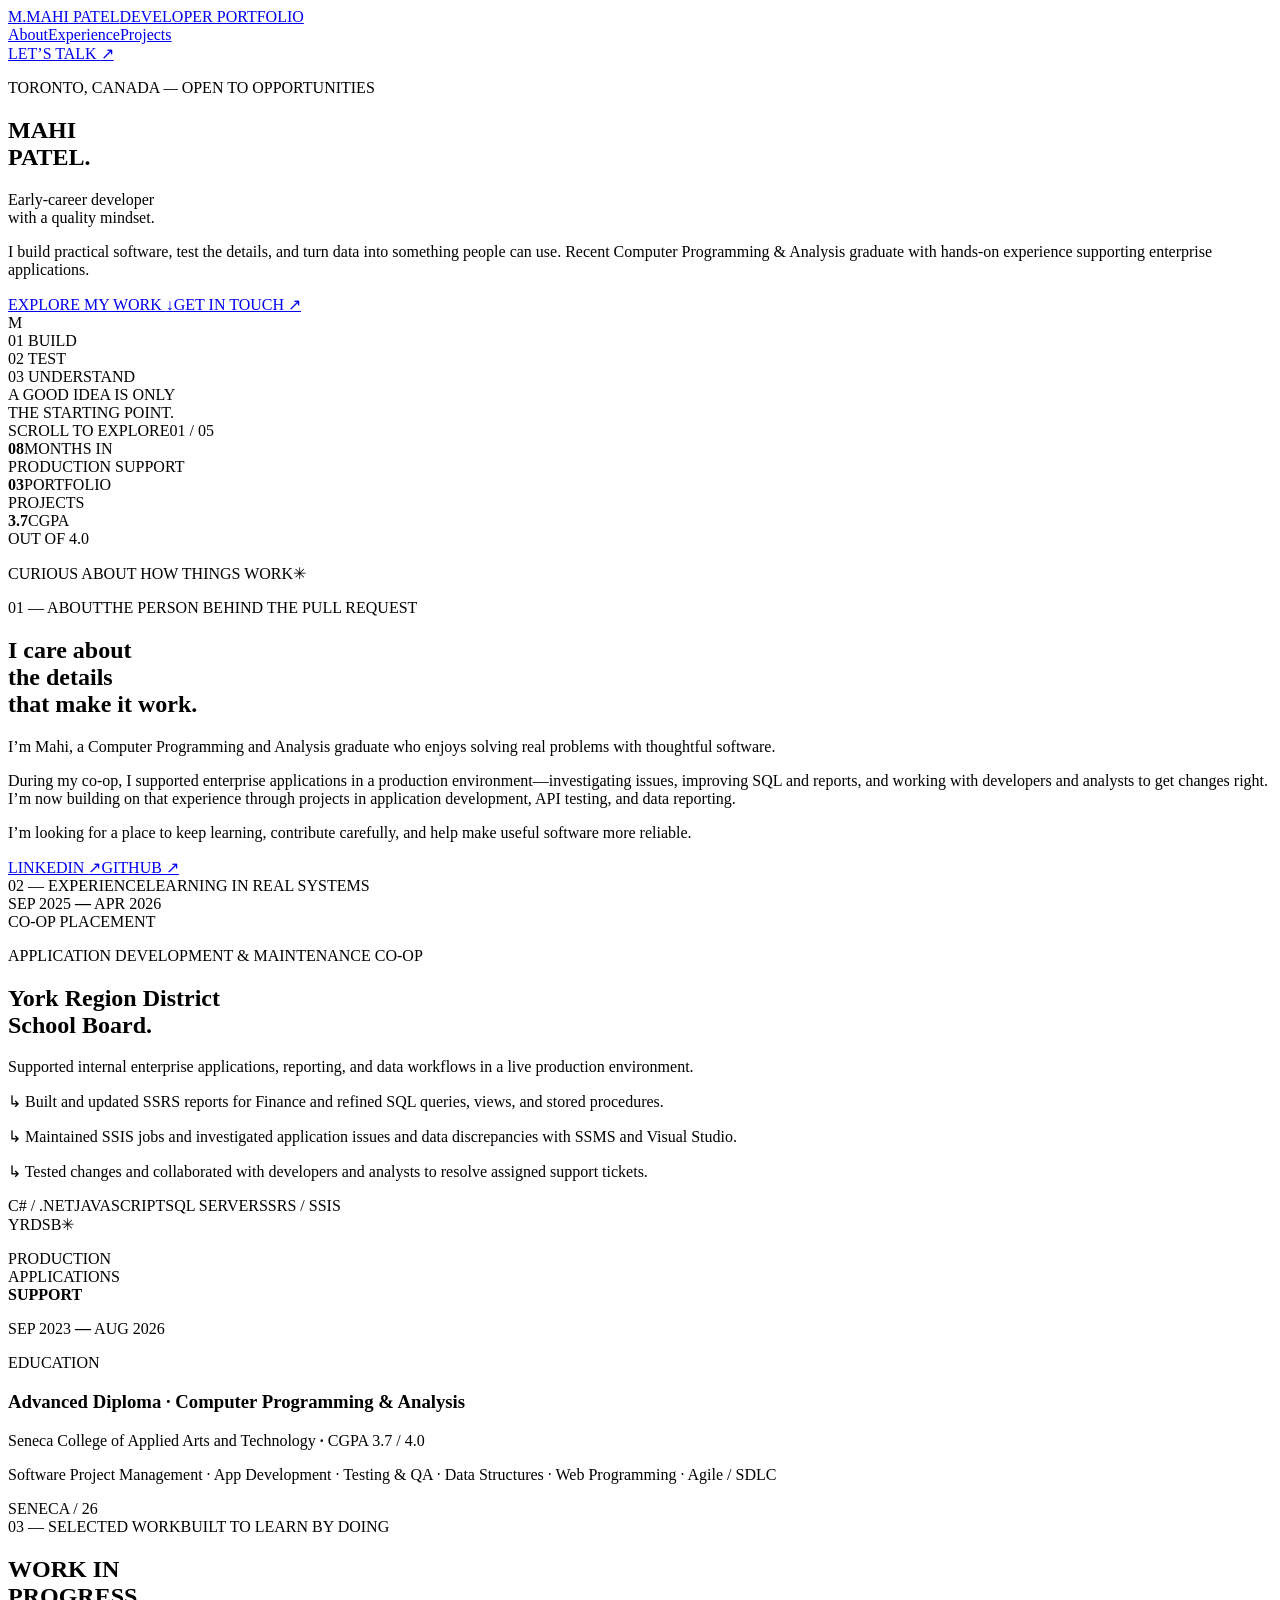
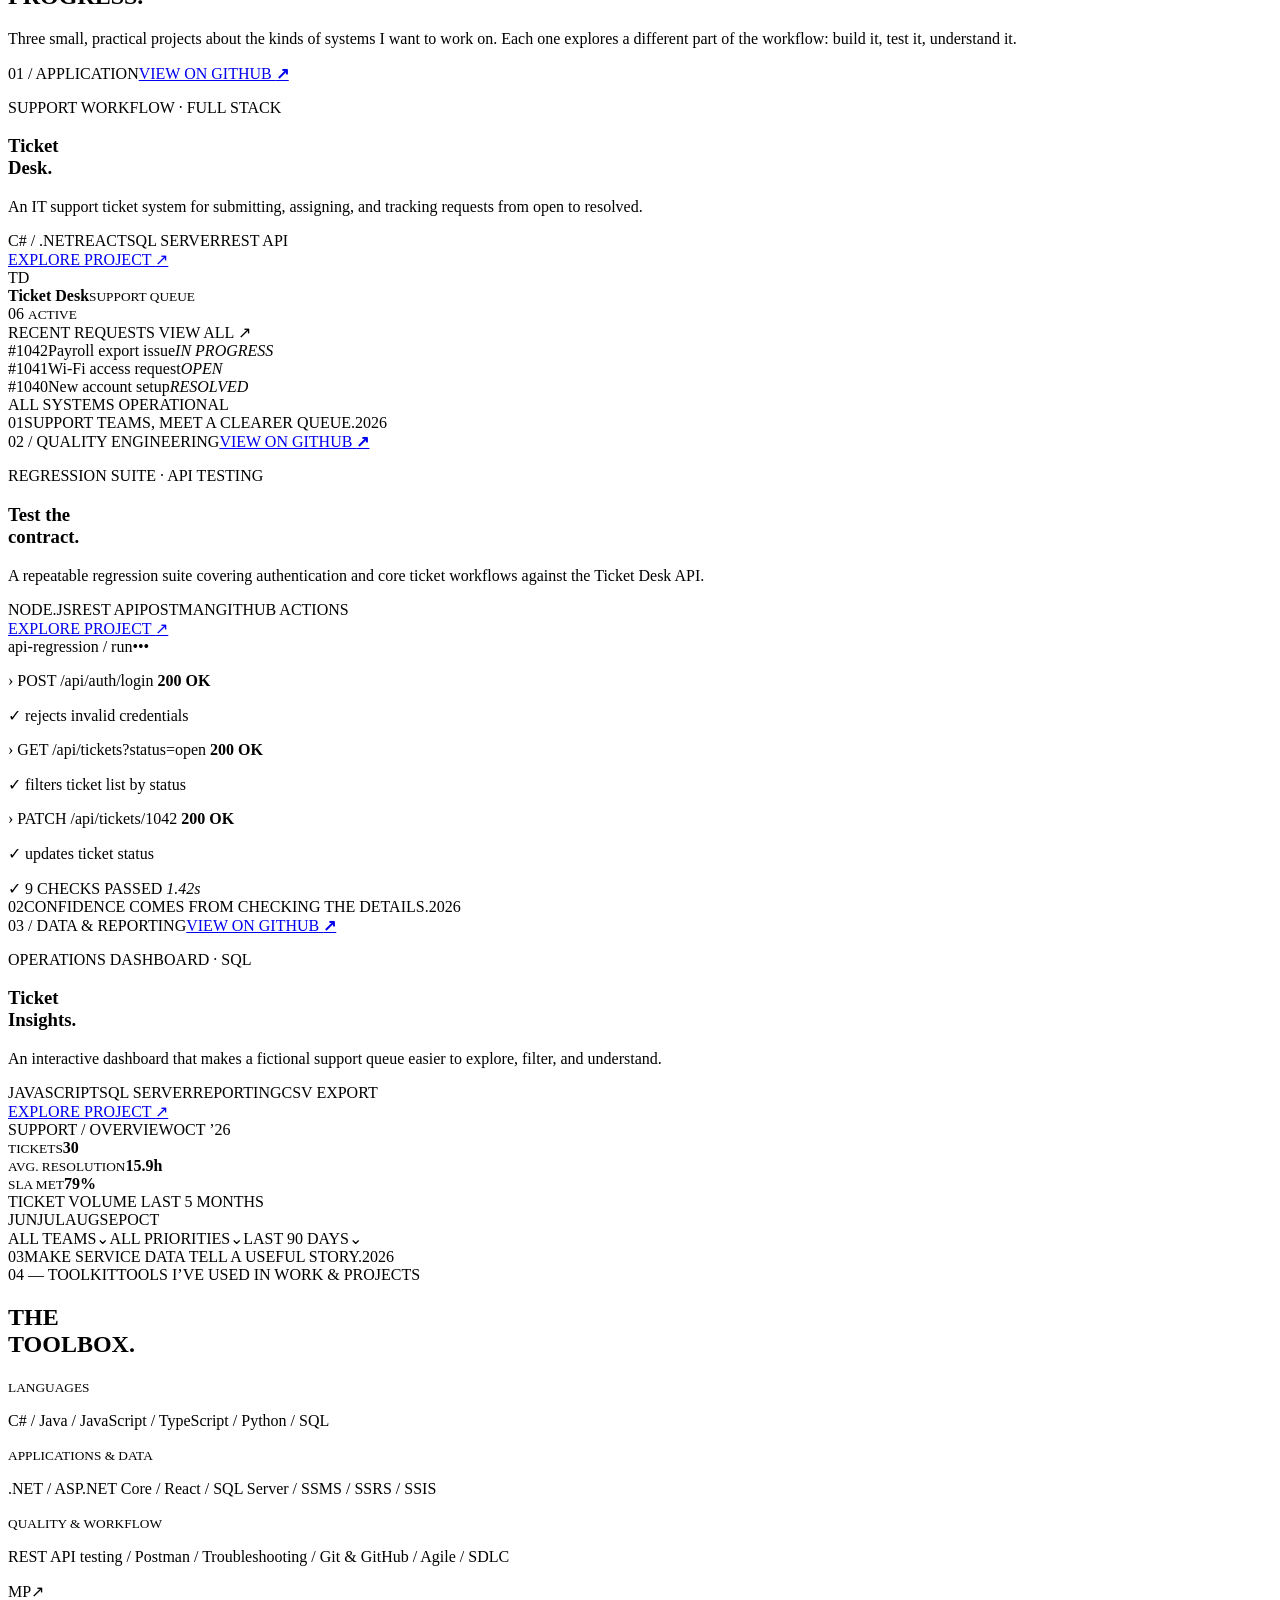
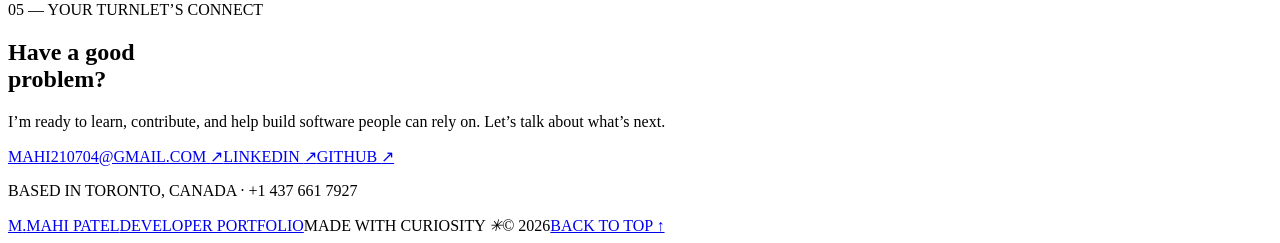
==== index.html @ c034ce87 "Add portfolio website" ====
<!doctype html>
<html lang="en">
<head>
  <meta charset="utf-8">
  <meta name="viewport" content="width=device-width, initial-scale=1">
  <meta name="description" content="Mahi Patel — software developer, quality-minded problem solver, and data enthusiast in Toronto.">
  <meta name="theme-color" content="#050505">
  <title>Mahi Patel — Developer &amp; Problem Solver</title>
  <link rel="preconnect" href="https://fonts.googleapis.com">
  <link rel="preconnect" href="https://fonts.gstatic.com" crossorigin>
  <link href="https://fonts.googleapis.com/css2?family=DM+Mono:wght@400;500&family=Instrument+Serif:ital@0;1&family=Space+Grotesk:wght@400;500;600;700&display=swap" rel="stylesheet">
  <link rel="stylesheet" href="styles.css">
</head>
<body>
  <header class="site-header wrap">
    <a class="brand" href="#home" aria-label="Mahi Patel home"><span class="brand-icon">M<span>.</span></span><span class="brand-name">MAHI PATEL<span class="brand-sub">DEVELOPER PORTFOLIO</span></span></a>
    <nav aria-label="Main navigation"><a href="#about">About</a><a href="#experience">Experience</a><a href="#projects">Projects</a></nav>
    <a class="contact-nav" href="mailto:mahi210704@gmail.com">LET’S TALK <span>↗</span></a>
  </header>

  <main>
    <section class="hero wrap" id="home">
      <div class="hero-text">
        <p class="eyebrow"><span class="pulse"></span> TORONTO, CANADA <i>—</i> OPEN TO OPPORTUNITIES</p>
        <h1>MAHI<br><span class="outline-word">PATEL</span><span class="period">.</span></h1>
        <div class="hero-bottom"><p class="hero-role">Early-career developer<br>with a <span>quality mindset.</span></p><div class="hero-description"><p>I build practical software, test the details, and turn data into something people can use. Recent Computer Programming &amp; Analysis graduate with hands-on experience supporting enterprise applications.</p><div class="hero-actions"><a class="pill-button" href="#projects">EXPLORE MY WORK <span>↓</span></a><a class="plain-link" href="mailto:mahi210704@gmail.com">GET IN TOUCH <span>↗</span></a></div></div></div>
      </div>
      <div class="hero-visual" aria-label="Abstract green orbit illustration around the letter M">
        <div class="visual-grid"></div><div class="visual-halo"></div><div class="orbit orbit-a"></div><div class="orbit orbit-b"></div><div class="orbit orbit-c"></div>
        <div class="visual-core"><span>M</span><i></i></div>
        <div class="orbit-tag tag-code"><span>01</span> BUILD</div><div class="orbit-tag tag-test"><span>02</span> TEST</div><div class="orbit-tag tag-data"><span>03</span> UNDERSTAND</div>
        <div class="visual-caption">A GOOD IDEA IS ONLY<br>THE STARTING POINT.</div>
      </div>
      <div class="hero-index"><span>SCROLL TO EXPLORE</span><span>01 / 05</span></div>
    </section>

    <div class="proof-strip"><div class="wrap proof-inner"><div><b>08</b><span>MONTHS IN<br>PRODUCTION SUPPORT</span></div><i></i><div><b>03</b><span>PORTFOLIO<br>PROJECTS</span></div><i></i><div><b>3.7</b><span>CGPA<br>OUT OF 4.0</span></div><p>CURIOUS ABOUT HOW THINGS WORK<span>✳</span></p></div></div>

    <section id="about" class="section wrap about-section">
      <div class="section-kicker"><span>01 — ABOUT</span><i></i><span>THE PERSON BEHIND THE PULL REQUEST</span></div>
      <div class="about-layout"><h2>I care about<br>the <span>details</span><br>that make it work.</h2><div class="about-copy"><p class="lead-copy">I’m Mahi, a Computer Programming and Analysis graduate who enjoys solving real problems with thoughtful software.</p><p>During my co-op, I supported enterprise applications in a production environment—investigating issues, improving SQL and reports, and working with developers and analysts to get changes right. I’m now building on that experience through projects in application development, API testing, and data reporting.</p><p>I’m looking for a place to keep learning, contribute carefully, and help make useful software more reliable.</p><div class="social-links"><a href="https://www.linkedin.com/in/mahi-patel-1b3593280/" target="_blank" rel="noreferrer">LINKEDIN <span>↗</span></a><a href="https://github.com/Mahipatel04" target="_blank" rel="noreferrer">GITHUB <span>↗</span></a></div></div></div>
    </section>

    <section id="experience" class="section experience-section">
      <div class="wrap"><div class="section-kicker"><span>02 — EXPERIENCE</span><i></i><span>LEARNING IN REAL SYSTEMS</span></div>
        <article class="experience-card"><div class="exp-date">SEP 2025 <b>—</b> APR 2026<br><span>CO-OP PLACEMENT</span></div><div class="exp-main"><p class="exp-label">APPLICATION DEVELOPMENT &amp; MAINTENANCE CO-OP</p><h2>York Region District<br>School Board<span>.</span></h2><p class="exp-summary">Supported internal enterprise applications, reporting, and data workflows in a live production environment.</p><div class="exp-points"><p><span>↳</span> Built and updated SSRS reports for Finance and refined SQL queries, views, and stored procedures.</p><p><span>↳</span> Maintained SSIS jobs and investigated application issues and data discrepancies with SSMS and Visual Studio.</p><p><span>↳</span> Tested changes and collaborated with developers and analysts to resolve assigned support tickets.</p></div><div class="chips"><span>C# / .NET</span><span>JAVASCRIPT</span><span>SQL SERVER</span><span>SSRS / SSIS</span></div></div><div class="exp-side"><div class="side-stamp">YRDSB<span>✳</span></div><p>PRODUCTION<br>APPLICATIONS<br><b>SUPPORT</b></p></div></article>
        <article class="education-row"><div class="exp-date">SEP 2023 <b>—</b> AUG 2026</div><div><p class="exp-label">EDUCATION</p><h3>Advanced Diploma <span>·</span> Computer Programming &amp; Analysis</h3><p class="education-detail">Seneca College of Applied Arts and Technology <b>·</b> CGPA 3.7 / 4.0</p><p class="education-detail course-detail">Software Project Management · App Development · Testing &amp; QA · Data Structures · Web Programming · Agile / SDLC</p></div><span class="education-mark">SENECA / 26</span></article>
      </div>
    </section>

    <section id="projects" class="section wrap projects-section">
      <div class="section-kicker"><span>03 — SELECTED WORK</span><i></i><span>BUILT TO LEARN BY DOING</span></div>
      <div class="projects-intro"><h2>WORK IN<br><span>PROGRESS.</span></h2><p>Three small, practical projects about the kinds of systems I want to work on. Each one explores a different part of the workflow: build it, test it, understand it.</p></div>

      <article class="work-card ticket-work"><div class="work-meta"><span>01 / APPLICATION</span><a href="https://github.com/Mahipatel04/Ticket-Desk" target="_blank" rel="noreferrer">VIEW ON GITHUB <b>↗</b></a></div><div class="work-body"><div class="work-copy"><p class="work-type">SUPPORT WORKFLOW · FULL STACK</p><h3>Ticket<br>Desk<span>.</span></h3><p class="work-description">An IT support ticket system for submitting, assigning, and tracking requests from open to resolved.</p><div class="work-tech"><span>C# / .NET</span><span>REACT</span><span>SQL SERVER</span><span>REST API</span></div><a class="work-cta" href="https://github.com/Mahipatel04/Ticket-Desk" target="_blank" rel="noreferrer">EXPLORE PROJECT <span>↗</span></a></div><div class="ticket-art"><div class="ticket-head"><span class="td-logo">TD</span><div><b>Ticket Desk</b><small>SUPPORT QUEUE</small></div><span class="queue-count">06 <small>ACTIVE</small></span></div><div class="queue-label">RECENT REQUESTS <span>VIEW ALL ↗</span></div><div class="queue-row"><span class="row-id">#1042</span><span class="row-subject">Payroll export issue</span><i class="state-progress">IN PROGRESS</i></div><div class="queue-row"><span class="row-id">#1041</span><span class="row-subject">Wi-Fi access request</span><i class="state-open">OPEN</i></div><div class="queue-row"><span class="row-id">#1040</span><span class="row-subject">New account setup</span><i class="state-done">RESOLVED</i></div><div class="queue-bottom"><span>ALL SYSTEMS OPERATIONAL</span><span class="queue-dot"></span></div></div></div><div class="work-foot"><span>01</span><span>SUPPORT TEAMS, MEET A CLEARER QUEUE.</span><span>2026</span></div></article>

      <article class="work-card api-work"><div class="work-meta"><span>02 / QUALITY ENGINEERING</span><a href="https://github.com/Mahipatel04/ticket-desk-api-tests" target="_blank" rel="noreferrer">VIEW ON GITHUB <b>↗</b></a></div><div class="work-body"><div class="work-copy"><p class="work-type">REGRESSION SUITE · API TESTING</p><h3>Test the<br>contract<span>.</span></h3><p class="work-description">A repeatable regression suite covering authentication and core ticket workflows against the Ticket Desk API.</p><div class="work-tech"><span>NODE.JS</span><span>REST API</span><span>POSTMAN</span><span>GITHUB ACTIONS</span></div><a class="work-cta" href="https://github.com/Mahipatel04/ticket-desk-api-tests" target="_blank" rel="noreferrer">EXPLORE PROJECT <span>↗</span></a></div><div class="terminal-art"><div class="terminal-top"><div><i></i><i></i><i></i></div><span>api-regression / run</span><span>•••</span></div><div class="terminal-body"><p><span class="prompt">›</span> POST /api/auth/login <b>200 OK</b></p><p class="terminal-dim">✓ rejects invalid credentials</p><p><span class="prompt">›</span> GET /api/tickets?status=open <b>200 OK</b></p><p class="terminal-dim">✓ filters ticket list by status</p><p><span class="prompt">›</span> PATCH /api/tickets/1042 <b>200 OK</b></p><p class="terminal-dim">✓ updates ticket status</p><div class="test-result"><span>✓</span> 9 CHECKS PASSED <i>1.42s</i></div></div></div></div><div class="work-foot"><span>02</span><span>CONFIDENCE COMES FROM CHECKING THE DETAILS.</span><span>2026</span></div></article>

      <article class="work-card data-work"><div class="work-meta"><span>03 / DATA &amp; REPORTING</span><a href="https://github.com/Mahipatel04/ticket-insights" target="_blank" rel="noreferrer">VIEW ON GITHUB <b>↗</b></a></div><div class="work-body"><div class="work-copy"><p class="work-type">OPERATIONS DASHBOARD · SQL</p><h3>Ticket<br>Insights<span>.</span></h3><p class="work-description">An interactive dashboard that makes a fictional support queue easier to explore, filter, and understand.</p><div class="work-tech"><span>JAVASCRIPT</span><span>SQL SERVER</span><span>REPORTING</span><span>CSV EXPORT</span></div><a class="work-cta" href="https://github.com/Mahipatel04/ticket-insights" target="_blank" rel="noreferrer">EXPLORE PROJECT <span>↗</span></a></div><div class="analytics-art"><div class="analytics-head"><span>SUPPORT / OVERVIEW</span><span>OCT ’26</span></div><div class="analytics-stats"><div><small>TICKETS</small><b>30</b></div><div><small>AVG. RESOLUTION</small><b>15.9<span>h</span></b></div><div><small>SLA MET</small><b>79<span>%</span></b></div></div><div class="chart-title">TICKET VOLUME <span>LAST 5 MONTHS</span></div><div class="chart-lines"><i></i><i></i><i></i><div class="chart-bars"><b style="height:25%"></b><b style="height:33%"></b><b style="height:58%"></b><b style="height:100%"></b><b style="height:33%"></b></div></div><div class="chart-months"><span>JUN</span><span>JUL</span><span>AUG</span><span>SEP</span><span>OCT</span></div><div class="filter-pills"><span>ALL TEAMS⌄</span><span>ALL PRIORITIES⌄</span><span>LAST 90 DAYS⌄</span></div></div></div><div class="work-foot"><span>03</span><span>MAKE SERVICE DATA TELL A USEFUL STORY.</span><span>2026</span></div></article>
    </section>

    <section class="toolkit-section"><div class="wrap"><div class="section-kicker"><span>04 — TOOLKIT</span><i></i><span>TOOLS I’VE USED IN WORK &amp; PROJECTS</span></div><div class="toolkit-layout"><h2>THE<br>TOOLBOX<span>.</span></h2><div class="tool-groups"><div><small>LANGUAGES</small><p>C# <span>/</span> Java <span>/</span> JavaScript <span>/</span> TypeScript <span>/</span> Python <span>/</span> SQL</p></div><div><small>APPLICATIONS &amp; DATA</small><p>.NET <span>/</span> ASP.NET Core <span>/</span> React <span>/</span> SQL Server <span>/</span> SSMS <span>/</span> SSRS <span>/</span> SSIS</p></div><div><small>QUALITY &amp; WORKFLOW</small><p>REST API testing <span>/</span> Postman <span>/</span> Troubleshooting <span>/</span> Git &amp; GitHub <span>/</span> Agile / SDLC</p></div></div></div></div></section>

    <section id="contact" class="contact-section wrap"><div class="contact-mark">MP<span>↗</span></div><div class="section-kicker"><span>05 — YOUR TURN</span><i></i><span>LET’S CONNECT</span></div><h2>Have a good<br><span>problem?</span></h2><p>I’m ready to learn, contribute, and help build software people can rely on. Let’s talk about what’s next.</p><div class="contact-actions"><a class="email-link" href="mailto:mahi210704@gmail.com">MAHI210704@GMAIL.COM <span>↗</span></a><a href="https://www.linkedin.com/in/mahi-patel-1b3593280/" target="_blank" rel="noreferrer">LINKEDIN <span>↗</span></a><a href="https://github.com/Mahipatel04" target="_blank" rel="noreferrer">GITHUB <span>↗</span></a></div><p class="contact-location">BASED IN TORONTO, CANADA <span>·</span> +1 437 661 7927</p></section>
  </main>

  <footer class="site-footer wrap"><a class="brand" href="#home"><span class="brand-icon">M<span>.</span></span><span class="brand-name">MAHI PATEL<span class="brand-sub">DEVELOPER PORTFOLIO</span></span></a><span class="footer-note">MADE WITH CURIOSITY <i>✳</i></span><span>© 2026</span><a class="back-top" href="#home">BACK TO TOP ↑</a></footer>
</body>
</html>
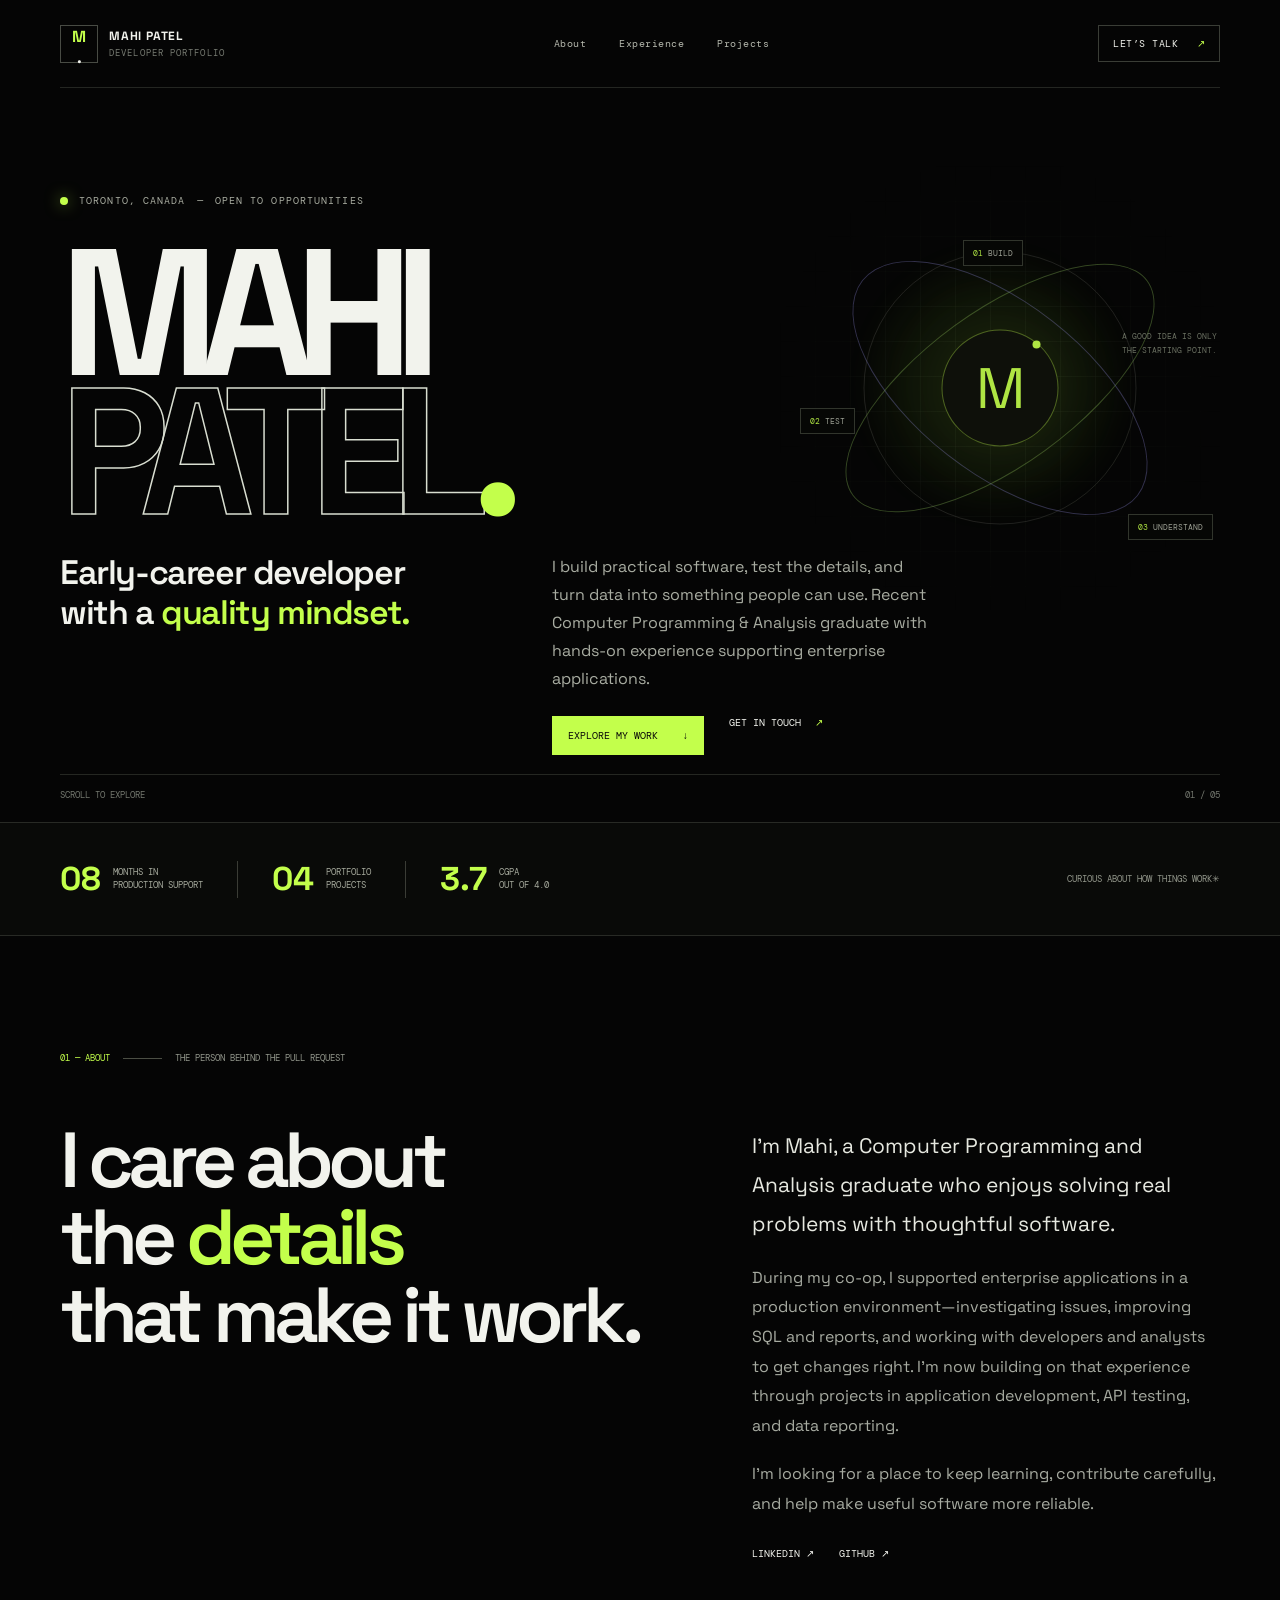
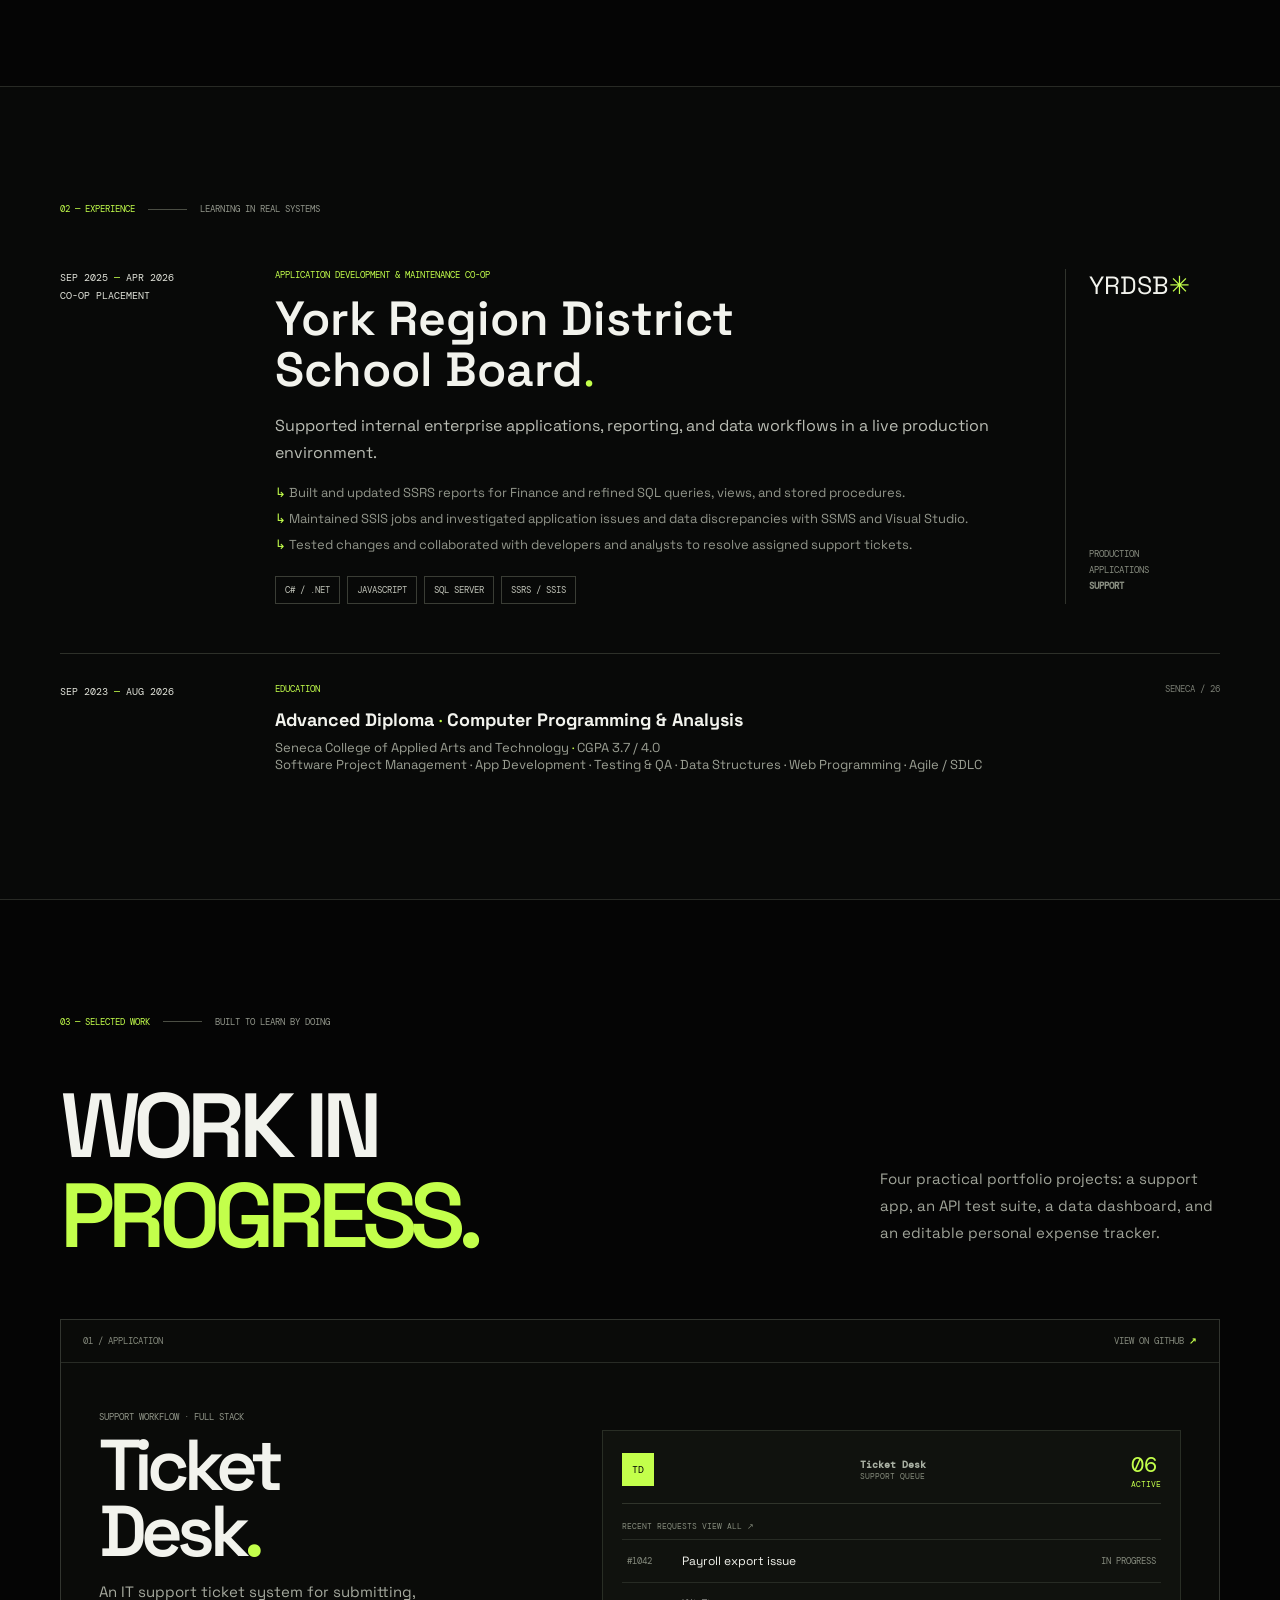
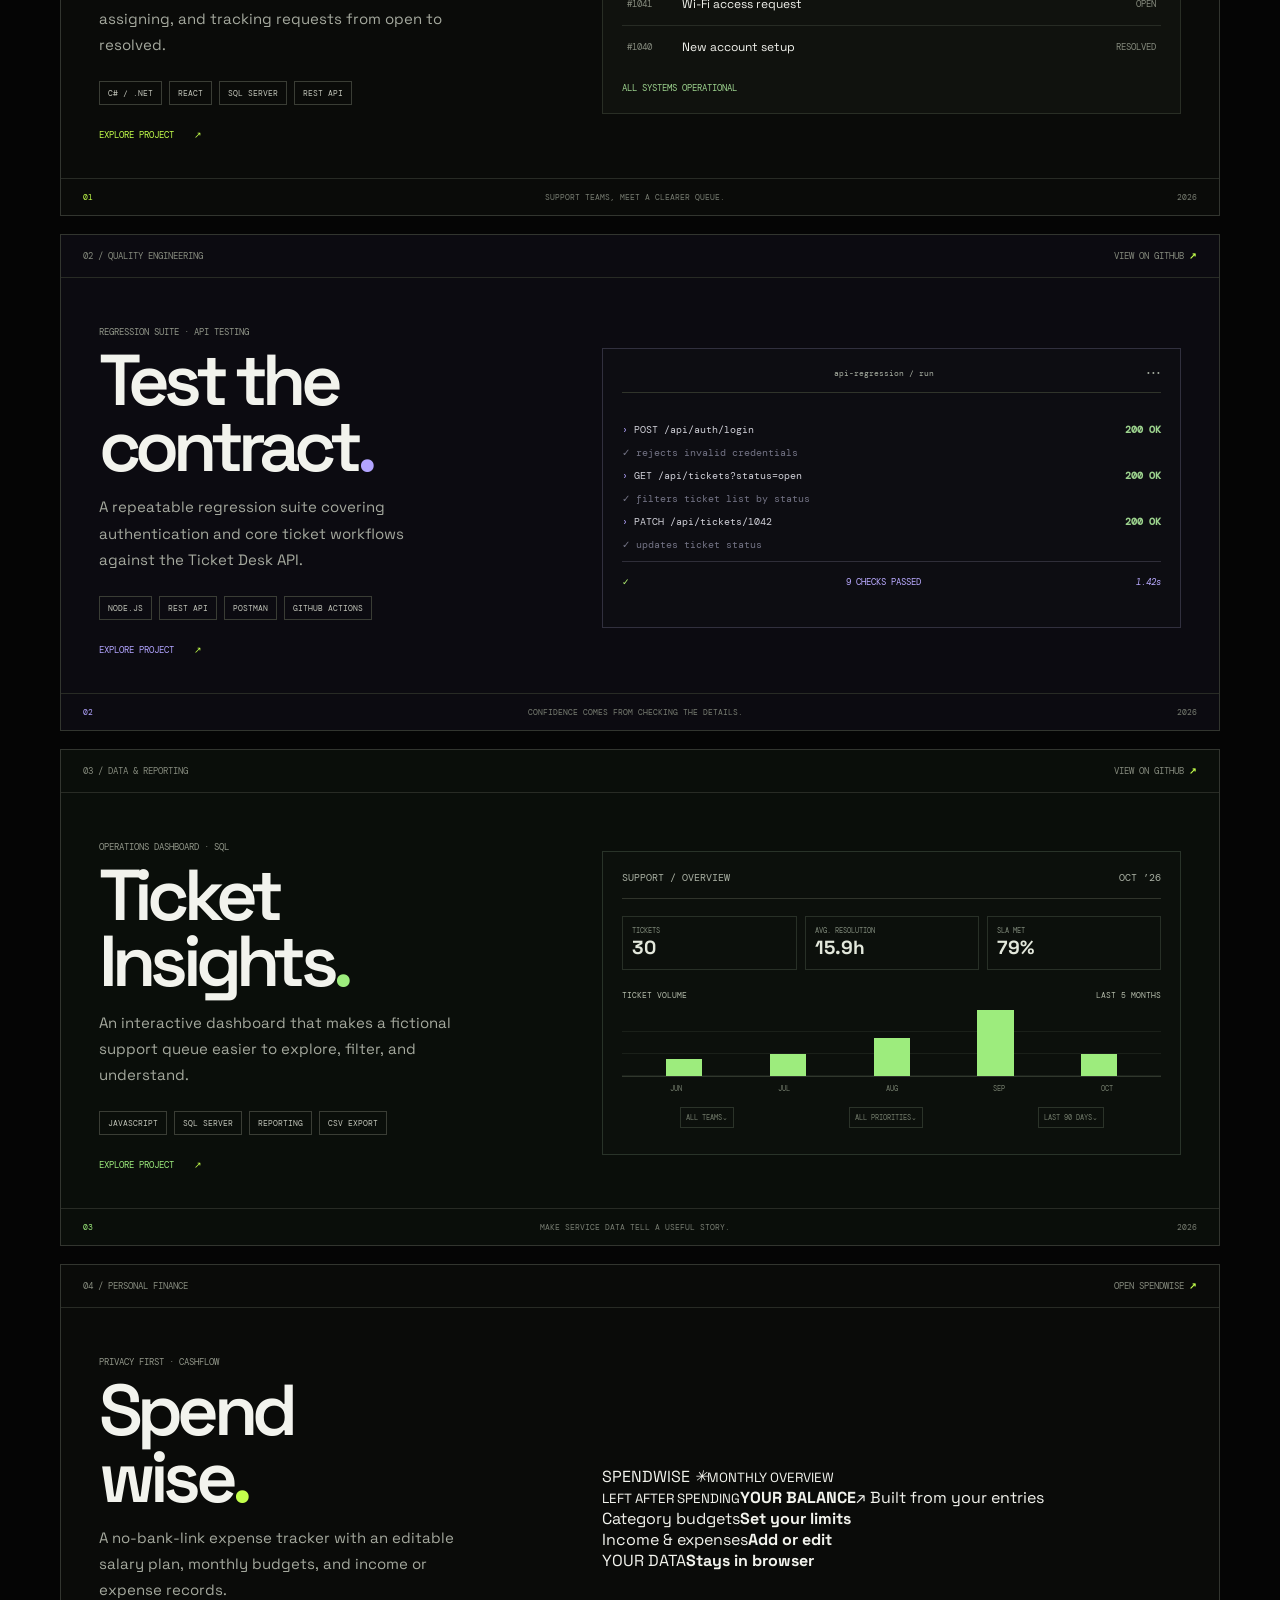
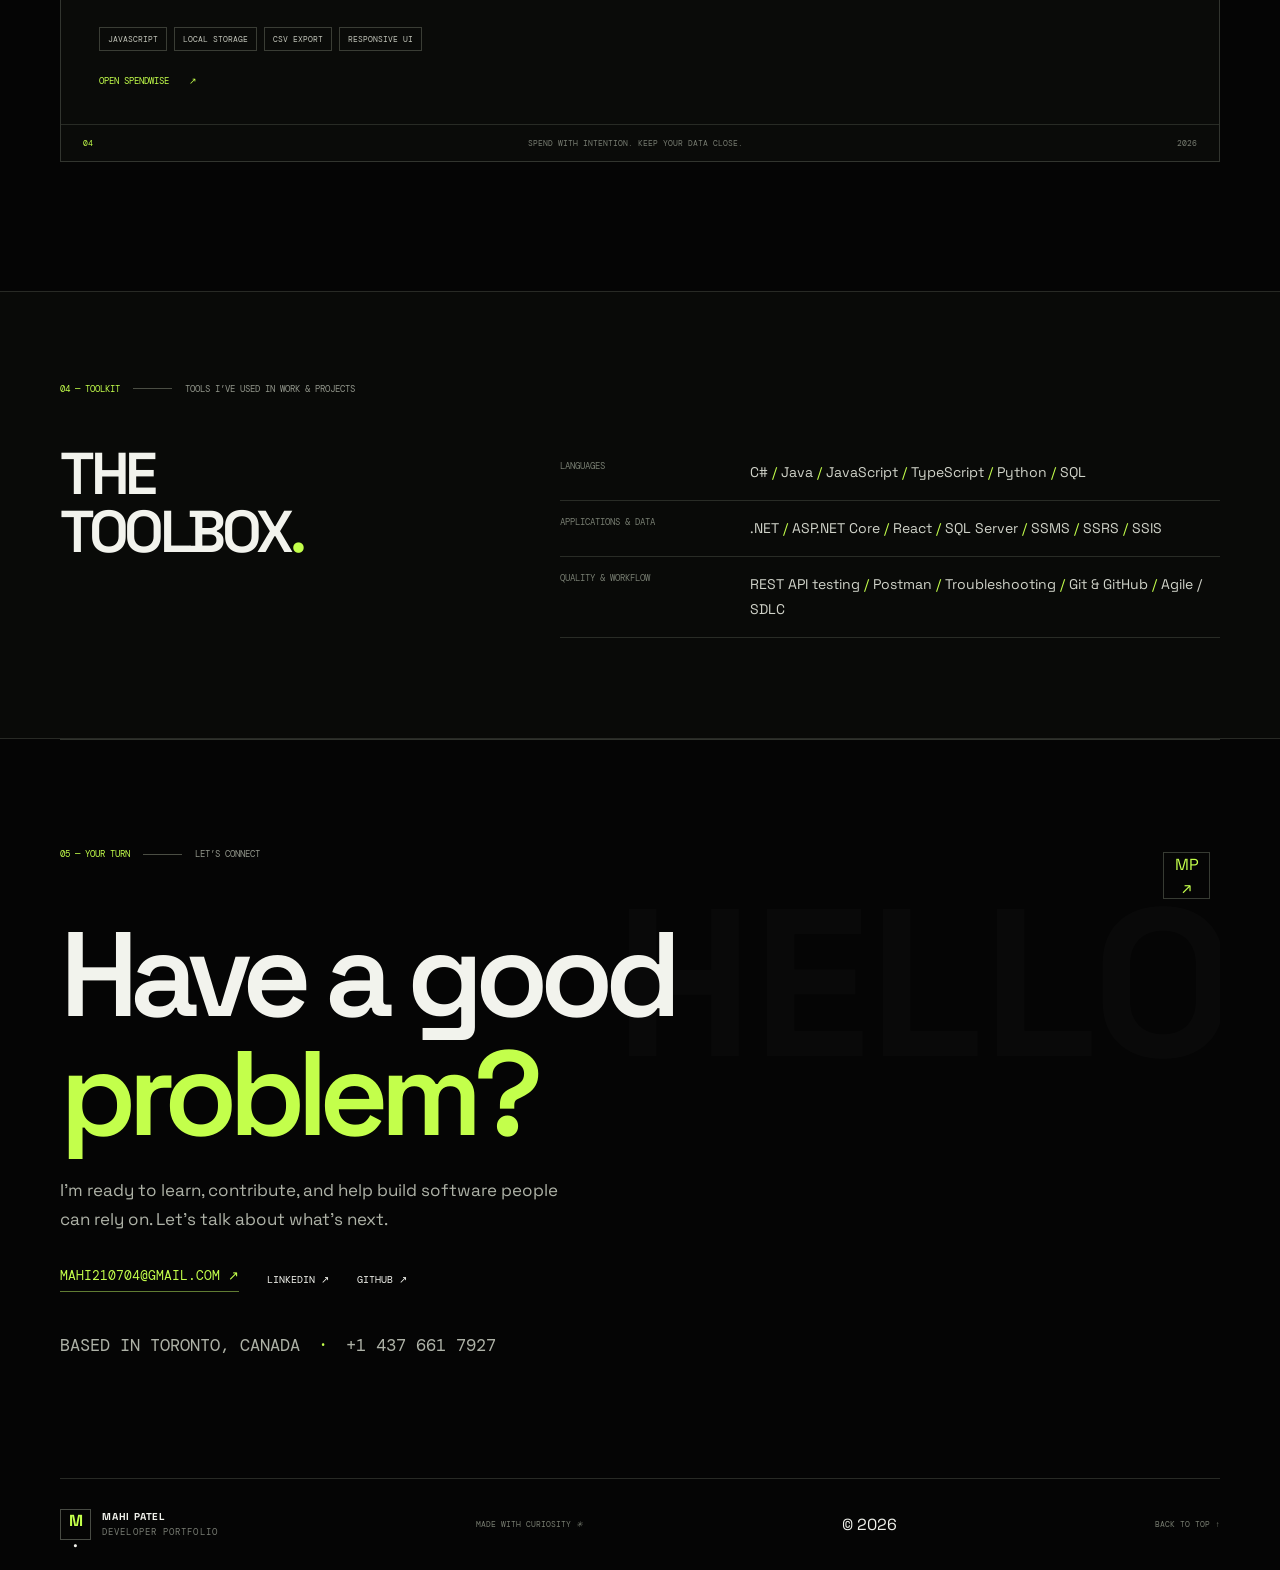
==== commit 82c5d982: "Add Spendwise to portfolio projects" ====
--- a/index.html
+++ b/index.html
@@ -34,7 +34,7 @@
       <div class="hero-index"><span>SCROLL TO EXPLORE</span><span>01 / 05</span></div>
     </section>
 
-    <div class="proof-strip"><div class="wrap proof-inner"><div><b>08</b><span>MONTHS IN<br>PRODUCTION SUPPORT</span></div><i></i><div><b>03</b><span>PORTFOLIO<br>PROJECTS</span></div><i></i><div><b>3.7</b><span>CGPA<br>OUT OF 4.0</span></div><p>CURIOUS ABOUT HOW THINGS WORK<span>✳</span></p></div></div>
+    <div class="proof-strip"><div class="wrap proof-inner"><div><b>08</b><span>MONTHS IN<br>PRODUCTION SUPPORT</span></div><i></i><div><b>04</b><span>PORTFOLIO<br>PROJECTS</span></div><i></i><div><b>3.7</b><span>CGPA<br>OUT OF 4.0</span></div><p>CURIOUS ABOUT HOW THINGS WORK<span>✳</span></p></div></div>
 
     <section id="about" class="section wrap about-section">
       <div class="section-kicker"><span>01 — ABOUT</span><i></i><span>THE PERSON BEHIND THE PULL REQUEST</span></div>
@@ -50,16 +50,14 @@
 
     <section id="projects" class="section wrap projects-section">
       <div class="section-kicker"><span>03 — SELECTED WORK</span><i></i><span>BUILT TO LEARN BY DOING</span></div>
-      <div class="projects-intro"><h2>WORK IN<br><span>PROGRESS.</span></h2><p>Three small, practical projects about the kinds of systems I want to work on. Each one explores a different part of the workflow: build it, test it, understand it.</p></div>
+      <div class="projects-intro"><h2>WORK IN<br><span>PROGRESS.</span></h2><p>Four practical portfolio projects: a support app, an API test suite, a data dashboard, and an editable personal expense tracker.</p></div>
 
       <article class="work-card ticket-work"><div class="work-meta"><span>01 / APPLICATION</span><a href="https://github.com/Mahipatel04/Ticket-Desk" target="_blank" rel="noreferrer">VIEW ON GITHUB <b>↗</b></a></div><div class="work-body"><div class="work-copy"><p class="work-type">SUPPORT WORKFLOW · FULL STACK</p><h3>Ticket<br>Desk<span>.</span></h3><p class="work-description">An IT support ticket system for submitting, assigning, and tracking requests from open to resolved.</p><div class="work-tech"><span>C# / .NET</span><span>REACT</span><span>SQL SERVER</span><span>REST API</span></div><a class="work-cta" href="https://github.com/Mahipatel04/Ticket-Desk" target="_blank" rel="noreferrer">EXPLORE PROJECT <span>↗</span></a></div><div class="ticket-art"><div class="ticket-head"><span class="td-logo">TD</span><div><b>Ticket Desk</b><small>SUPPORT QUEUE</small></div><span class="queue-count">06 <small>ACTIVE</small></span></div><div class="queue-label">RECENT REQUESTS <span>VIEW ALL ↗</span></div><div class="queue-row"><span class="row-id">#1042</span><span class="row-subject">Payroll export issue</span><i class="state-progress">IN PROGRESS</i></div><div class="queue-row"><span class="row-id">#1041</span><span class="row-subject">Wi-Fi access request</span><i class="state-open">OPEN</i></div><div class="queue-row"><span class="row-id">#1040</span><span class="row-subject">New account setup</span><i class="state-done">RESOLVED</i></div><div class="queue-bottom"><span>ALL SYSTEMS OPERATIONAL</span><span class="queue-dot"></span></div></div></div><div class="work-foot"><span>01</span><span>SUPPORT TEAMS, MEET A CLEARER QUEUE.</span><span>2026</span></div></article>
 
       <article class="work-card api-work"><div class="work-meta"><span>02 / QUALITY ENGINEERING</span><a href="https://github.com/Mahipatel04/ticket-desk-api-tests" target="_blank" rel="noreferrer">VIEW ON GITHUB <b>↗</b></a></div><div class="work-body"><div class="work-copy"><p class="work-type">REGRESSION SUITE · API TESTING</p><h3>Test the<br>contract<span>.</span></h3><p class="work-description">A repeatable regression suite covering authentication and core ticket workflows against the Ticket Desk API.</p><div class="work-tech"><span>NODE.JS</span><span>REST API</span><span>POSTMAN</span><span>GITHUB ACTIONS</span></div><a class="work-cta" href="https://github.com/Mahipatel04/ticket-desk-api-tests" target="_blank" rel="noreferrer">EXPLORE PROJECT <span>↗</span></a></div><div class="terminal-art"><div class="terminal-top"><div><i></i><i></i><i></i></div><span>api-regression / run</span><span>•••</span></div><div class="terminal-body"><p><span class="prompt">›</span> POST /api/auth/login <b>200 OK</b></p><p class="terminal-dim">✓ rejects invalid credentials</p><p><span class="prompt">›</span> GET /api/tickets?status=open <b>200 OK</b></p><p class="terminal-dim">✓ filters ticket list by status</p><p><span class="prompt">›</span> PATCH /api/tickets/1042 <b>200 OK</b></p><p class="terminal-dim">✓ updates ticket status</p><div class="test-result"><span>✓</span> 9 CHECKS PASSED <i>1.42s</i></div></div></div></div><div class="work-foot"><span>02</span><span>CONFIDENCE COMES FROM CHECKING THE DETAILS.</span><span>2026</span></div></article>
 
       <article class="work-card data-work"><div class="work-meta"><span>03 / DATA &amp; REPORTING</span><a href="https://github.com/Mahipatel04/ticket-insights" target="_blank" rel="noreferrer">VIEW ON GITHUB <b>↗</b></a></div><div class="work-body"><div class="work-copy"><p class="work-type">OPERATIONS DASHBOARD · SQL</p><h3>Ticket<br>Insights<span>.</span></h3><p class="work-description">An interactive dashboard that makes a fictional support queue easier to explore, filter, and understand.</p><div class="work-tech"><span>JAVASCRIPT</span><span>SQL SERVER</span><span>REPORTING</span><span>CSV EXPORT</span></div><a class="work-cta" href="https://github.com/Mahipatel04/ticket-insights" target="_blank" rel="noreferrer">EXPLORE PROJECT <span>↗</span></a></div><div class="analytics-art"><div class="analytics-head"><span>SUPPORT / OVERVIEW</span><span>OCT ’26</span></div><div class="analytics-stats"><div><small>TICKETS</small><b>30</b></div><div><small>AVG. RESOLUTION</small><b>15.9<span>h</span></b></div><div><small>SLA MET</small><b>79<span>%</span></b></div></div><div class="chart-title">TICKET VOLUME <span>LAST 5 MONTHS</span></div><div class="chart-lines"><i></i><i></i><i></i><div class="chart-bars"><b style="height:25%"></b><b style="height:33%"></b><b style="height:58%"></b><b style="height:100%"></b><b style="height:33%"></b></div></div><div class="chart-months"><span>JUN</span><span>JUL</span><span>AUG</span><span>SEP</span><span>OCT</span></div><div class="filter-pills"><span>ALL TEAMS⌄</span><span>ALL PRIORITIES⌄</span><span>LAST 90 DAYS⌄</span></div></div></div><div class="work-foot"><span>03</span><span>MAKE SERVICE DATA TELL A USEFUL STORY.</span><span>2026</span></div></article>
-    </section>
-
-    <section class="toolkit-section"><div class="wrap"><div class="section-kicker"><span>04 — TOOLKIT</span><i></i><span>TOOLS I’VE USED IN WORK &amp; PROJECTS</span></div><div class="toolkit-layout"><h2>THE<br>TOOLBOX<span>.</span></h2><div class="tool-groups"><div><small>LANGUAGES</small><p>C# <span>/</span> Java <span>/</span> JavaScript <span>/</span> TypeScript <span>/</span> Python <span>/</span> SQL</p></div><div><small>APPLICATIONS &amp; DATA</small><p>.NET <span>/</span> ASP.NET Core <span>/</span> React <span>/</span> SQL Server <span>/</span> SSMS <span>/</span> SSRS <span>/</span> SSIS</p></div><div><small>QUALITY &amp; WORKFLOW</small><p>REST API testing <span>/</span> Postman <span>/</span> Troubleshooting <span>/</span> Git &amp; GitHub <span>/</span> Agile / SDLC</p></div></div></div></div></section>
+    <article class="work-card expense-work"><div class="work-meta"><span>04 / PERSONAL FINANCE</span><a href="expense-tracker/index.html">OPEN SPENDWISE <b>↗</b></a></div><div class="work-body"><div class="work-copy"><p class="work-type">PRIVACY FIRST · CASHFLOW</p><h3>Spend<br>wise<span>.</span></h3><p class="work-description">A no-bank-link expense tracker with an editable salary plan, monthly budgets, and income or expense records.</p><div class="work-tech"><span>JAVASCRIPT</span><span>LOCAL STORAGE</span><span>CSV EXPORT</span><span>RESPONSIVE UI</span></div><a class="work-cta" href="expense-tracker/index.html">OPEN SPENDWISE <span>↗</span></a></div><div class="expense-preview"><div class="expense-preview-top"><span>SPENDWISE <i>✳</i></span><small>MONTHLY OVERVIEW</small></div><div class="expense-preview-balance"><small>LEFT AFTER SPENDING</small><b>YOUR BALANCE</b><span>↗ Built from your entries</span></div><div class="expense-preview-row"><span><i class="ep-dot"></i>Category budgets</span><b>Set your limits</b></div><div class="expense-preview-track"><i style="width:65%"></i></div><div class="expense-preview-row"><span><i class="ep-dot home"></i>Income &amp; expenses</span><b>Add or edit</b></div><div class="expense-preview-track over"><i style="width:80%"></i></div><div class="expense-preview-week"><span>YOUR DATA</span><b>Stays in browser</b></div></div></div><div class="work-foot"><span>04</span><span>SPEND WITH INTENTION. KEEP YOUR DATA CLOSE.</span><span>2026</span></div></article></section><section class="toolkit-section"><div class="wrap"><div class="section-kicker"><span>04 — TOOLKIT</span><i></i><span>TOOLS I’VE USED IN WORK &amp; PROJECTS</span></div><div class="toolkit-layout"><h2>THE<br>TOOLBOX<span>.</span></h2><div class="tool-groups"><div><small>LANGUAGES</small><p>C# <span>/</span> Java <span>/</span> JavaScript <span>/</span> TypeScript <span>/</span> Python <span>/</span> SQL</p></div><div><small>APPLICATIONS &amp; DATA</small><p>.NET <span>/</span> ASP.NET Core <span>/</span> React <span>/</span> SQL Server <span>/</span> SSMS <span>/</span> SSRS <span>/</span> SSIS</p></div><div><small>QUALITY &amp; WORKFLOW</small><p>REST API testing <span>/</span> Postman <span>/</span> Troubleshooting <span>/</span> Git &amp; GitHub <span>/</span> Agile / SDLC</p></div></div></div></div></section>
 
     <section id="contact" class="contact-section wrap"><div class="contact-mark">MP<span>↗</span></div><div class="section-kicker"><span>05 — YOUR TURN</span><i></i><span>LET’S CONNECT</span></div><h2>Have a good<br><span>problem?</span></h2><p>I’m ready to learn, contribute, and help build software people can rely on. Let’s talk about what’s next.</p><div class="contact-actions"><a class="email-link" href="mailto:mahi210704@gmail.com">MAHI210704@GMAIL.COM <span>↗</span></a><a href="https://www.linkedin.com/in/mahi-patel-1b3593280/" target="_blank" rel="noreferrer">LINKEDIN <span>↗</span></a><a href="https://github.com/Mahipatel04" target="_blank" rel="noreferrer">GITHUB <span>↗</span></a></div><p class="contact-location">BASED IN TORONTO, CANADA <span>·</span> +1 437 661 7927</p></section>
   </main>
--- a/styles.css
+++ b/styles.css
@@ -0,0 +1,3 @@
+:root{--black:#050505;--panel:#0d0f0d;--white:#f2f3ed;--soft:#b7b9b0;--muted:#777b72;--line:#292c28;--green:#c3ff4b;--purple:#b2a4ff;color-scheme:dark;font-family:'Space Grotesk',sans-serif;background:var(--black);color:var(--white);scroll-behavior:smooth}*{box-sizing:border-box}body{margin:0;background:#050505;overflow-x:hidden}.wrap{width:min(1160px,calc(100% - 88px));margin-inline:auto}a{color:inherit}.site-header{height:88px;display:flex;align-items:center;justify-content:space-between;border-bottom:1px solid #242622}.brand{display:flex;align-items:center;gap:11px;text-decoration:none}.brand-icon{width:38px;height:38px;display:grid;place-items:center;border:1px solid #484b44;color:var(--green);font-weight:700}.brand-icon span{color:var(--white)}.brand-name{font-size:12px;font-weight:700;letter-spacing:.8px;display:block}.brand-sub{display:block;margin-top:3px;color:var(--muted);font:9px 'DM Mono',monospace;letter-spacing:1.1px}.site-header nav{display:flex;gap:33px}.site-header nav a,.contact-nav{font:10px 'DM Mono',monospace;letter-spacing:.5px;text-decoration:none;color:#b5b8ad}.site-header nav a:hover,.contact-nav:hover,.social-links a:hover{color:var(--green)}.contact-nav{border:1px solid #3a3d36;padding:11px 14px;color:var(--white)}.contact-nav span{color:var(--green);padding-left:12px}.hero{min-height:675px;position:relative;padding:96px 0 67px}.eyebrow,.section-kicker,.exp-label,.work-meta,.work-type,.work-tech,.work-foot,.exp-date,.contact-location,.social-links,.work-cta,.contact-actions,.hero-index,.orbit-tag,.visual-caption,.footer-note,.back-top{font-family:'DM Mono',monospace}.eyebrow{font-size:10px;letter-spacing:1.1px;color:#a8aca0;display:flex;align-items:center;gap:11px}.pulse{width:8px;height:8px;border-radius:50%;background:var(--green);box-shadow:0 0 15px #c3ff4b91}.hero h1{font:700 clamp(90px,14.4vw,180px)/.77 'Space Grotesk',sans-serif;letter-spacing:-.105em;margin:37px 0 32px;position:relative;z-index:2}.outline-word{color:transparent;-webkit-text-stroke:1.5px #d9ded1}.period{color:var(--green)}.hero-bottom{display:grid;grid-template-columns:1fr .88fr;gap:52px;max-width:880px}.hero-role{font:600 clamp(22px,3vw,34px)/1.16 'Space Grotesk',sans-serif;letter-spacing:-1.4px;margin:0}.hero-role span,.about-layout h2 span,.projects-intro h2 span,.toolkit-layout h2 span,.contact-section h2 span{color:var(--green)}.hero-description p{font-size:16px;line-height:1.75;color:#a9ada2;margin:0}.hero-actions{display:flex;gap:25px;margin-top:23px}.pill-button{display:inline-flex;gap:24px;padding:13px 16px;background:var(--green);color:#0a0a08;text-decoration:none;font:10px 'DM Mono',monospace}.plain-link{font:10px 'DM Mono',monospace;text-decoration:none}.plain-link span,.work-cta span{color:var(--green);padding-left:8px}.hero-visual{position:absolute;right:0;top:78px;width:440px;height:444px;opacity:.9}.visual-grid{position:absolute;inset:0;background-image:linear-gradient(#30352c44 1px,transparent 1px),linear-gradient(90deg,#30352c44 1px,transparent 1px);background-size:35px 35px;mask-image:radial-gradient(ellipse,#000 5%,transparent 75%)}.visual-halo{position:absolute;width:230px;height:230px;top:103px;left:99px;border-radius:50%;background:#a5ff4d12;filter:blur(24px)}.orbit{position:absolute;top:50%;left:50%;border:1px solid #a8e66c53;border-radius:50%}.orbit-a{width:365px;height:155px;transform:translate(-50%,-50%) rotate(-36deg)}.orbit-b{width:350px;height:171px;transform:translate(-50%,-50%) rotate(38deg);border-color:#a7a0fe50}.orbit-c{width:273px;height:273px;transform:translate(-50%,-50%);border-color:#d2d5c624}.visual-core{position:absolute;left:50%;top:50%;transform:translate(-50%,-50%);width:117px;height:117px;border-radius:50%;display:grid;place-items:center;border:1px solid #c3ff4b65;background:#10120c;box-shadow:0 0 75px #b9ff4a1b}.visual-core span{font-size:57px;color:var(--green)}.visual-core i{position:absolute;top:10px;right:17px;width:8px;height:8px;border-radius:50%;background:var(--green)}.orbit-tag{position:absolute;color:#aeb2a5;background:#070806;padding:7px 9px;font-size:8px;border:1px solid #373b32}.orbit-tag span{color:var(--green)}.tag-code{top:74px;left:183px}.tag-test{top:242px;left:20px}.tag-data{bottom:70px;right:7px}.visual-caption{position:absolute;right:3px;top:164px;font-size:8px;line-height:1.7;color:#777d6d}.hero-index{position:absolute;bottom:21px;left:0;right:0;border-top:1px solid #252722;padding-top:14px;display:flex;justify-content:space-between;color:#73776e;font-size:9px}.proof-strip,.experience-section,.toolkit-section{border-block:1px solid #282a25;background:#090a08}.proof-inner{min-height:112px;display:flex;align-items:center;gap:34px}.proof-inner>div{display:flex;align-items:center;gap:12px}.proof-inner>div b{font-size:33px;color:var(--green)}.proof-inner>div span{font:9px/1.5 'DM Mono',monospace;color:#a5a99c}.proof-inner>i{width:1px;height:37px;background:#3a3c35}.proof-inner>p{margin-left:auto;color:#92968a;font:9px 'DM Mono',monospace}.section{padding:116px 0 126px}.section-kicker{display:flex;align-items:center;gap:13px;font-size:9px;color:#92968b}.section-kicker span:first-child{color:var(--green)}.section-kicker i{height:1px;width:39px;background:#4b4e44}.about-layout{display:grid;grid-template-columns:1fr .78fr;gap:92px;padding-top:58px}.about-layout h2,.projects-intro h2,.toolkit-layout h2,.contact-section h2{font:600 clamp(43px,6.6vw,78px)/.99 'Space Grotesk',sans-serif;letter-spacing:-.075em;margin:0}.about-copy{padding-top:5px}.about-copy p{font-size:16px;line-height:1.85;color:#a7aba1;margin:0 0 19px}.about-copy .lead-copy{font-size:21px;color:#e6e8e0}.social-links{display:flex;gap:25px;margin-top:29px}.social-links a{font-size:10px;text-decoration:none}.experience-section{background:#080908}.experience-card{display:grid;grid-template-columns:188px 1fr 155px;gap:27px;padding:54px 0 49px;border-bottom:1px solid #2d3029}.exp-date{font-size:10px;line-height:1.8;color:#e0e2d9}.exp-date b,.exp-main h2 span,.education-row h3 span,.education-detail b{color:var(--green);font-weight:400}.exp-label{font-size:9px;color:var(--green);margin:0 0 13px}.exp-main h2{font:600 clamp(31px,4vw,48px)/1.05 'Space Grotesk',sans-serif;margin:0}.exp-summary{font-size:16px;line-height:1.7;color:#bbbeb5;margin:17px 0}.exp-points p{font-size:13px;color:#92968b;margin:9px 0}.exp-points p span{color:var(--green)}.chips,.work-tech{display:flex;gap:7px;flex-wrap:wrap;margin-top:23px}.chips span,.work-tech span{border:1px solid #3a3d35;color:#c0c3b8;padding:7px 9px;font:9px 'DM Mono',monospace}.exp-side{border-left:1px solid #30332c;padding-left:23px;display:flex;flex-direction:column;justify-content:space-between}.side-stamp{font-size:25px}.side-stamp span{color:var(--green)}.exp-side p{font:9px/1.8 'DM Mono',monospace;color:#888d80}.education-row{display:grid;grid-template-columns:188px 1fr auto;gap:27px;padding-top:29px}.education-row h3{font-size:18px;margin:0 0 8px}.education-detail,.course-detail{font-size:13px;color:#9b9f93;margin:0}.education-mark{font:9px 'DM Mono',monospace;color:#797d73}.projects-section{padding-bottom:129px}.projects-intro{display:flex;justify-content:space-between;align-items:end;padding:53px 0 40px}.projects-intro h2{font-size:clamp(50px,8vw,91px)}.projects-intro>p{width:340px;font-size:15px;line-height:1.8;color:#a0a499}.work-card{border:1px solid #32352f;background:#0a0b09;margin-top:18px;transition:transform .25s,border-color .25s,box-shadow .25s}.work-card:hover{transform:translateY(-5px);border-color:#788152;box-shadow:0 14px 50px #000}.work-meta{padding:15px 22px;display:flex;justify-content:space-between;border-bottom:1px solid #282b25;color:#858a7d;font-size:9px}.work-meta a{text-decoration:none}.work-meta a b{color:var(--green)}.work-body{display:grid;grid-template-columns:.9fr 1.1fr;gap:30px;align-items:center;padding:39px 38px 35px}.work-type{font-size:9px;color:#909588}.work-copy h3{font:600 clamp(45px,6.4vw,72px)/.92 'Space Grotesk',sans-serif;letter-spacing:-.08em;margin:0;transition:font .2s}.work-card:hover .work-copy h3{font:italic 400 clamp(45px,6.4vw,72px)/.92 'Instrument Serif',serif}.work-copy h3 span{color:var(--green)}.work-description{font-size:15px;line-height:1.75;color:#a5a99e;max-width:360px}.work-tech span{font-size:8px;padding:6px 8px}.work-cta{display:inline-flex;gap:12px;margin-top:24px;text-decoration:none;color:var(--green);font-size:9px}.work-foot{padding:13px 22px;border-top:1px solid #282b25;display:flex;justify-content:space-between;color:#777c71;font-size:8px}.work-foot span:first-child{color:var(--green)}.ticket-art,.terminal-art,.analytics-art{min-height:255px;background:#10120e;border:1px solid #292e25;padding:19px;transition:transform .3s}.work-card:hover .ticket-art,.work-card:hover .terminal-art,.work-card:hover .analytics-art{transform:scale(1.015)}.ticket-head,.terminal-top,.analytics-head{display:flex;align-items:center;justify-content:space-between;padding-bottom:14px;border-bottom:1px solid #30342b;color:#a9b0a3;font:10px 'DM Mono',monospace}.td-logo{background:var(--green);color:#080a06;padding:10px}.ticket-head div b,.ticket-head div small{display:block}.ticket-head div small{color:#848a7b;font-size:8px}.queue-count{font-size:22px;color:var(--green)}.queue-count small{display:block;font:8px 'DM Mono',monospace}.queue-label{font:8px 'DM Mono',monospace;color:#858b7c;padding:17px 0 8px}.queue-row{display:grid;grid-template-columns:55px 1fr 93px;align-items:center;padding:13px 5px;border-top:1px solid #272b24}.row-id,.queue-row i{font:9px 'DM Mono',monospace;color:#858a7d}.row-subject{font-size:12px}.queue-row i{text-align:right}.queue-bottom,.test-result{display:flex;justify-content:space-between;padding-top:14px;color:#9bd18d;font:9px 'DM Mono',monospace}.api-work{background:#0c0b11}.api-work .work-copy h3 span,.api-work .work-cta,.api-work .work-foot span:first-child{color:var(--purple)}.terminal-art{background:#0d0d12;border-color:#31303e}.terminal-top{font-size:8px}.terminal-top i{width:7px;height:7px;border-radius:50%;background:#fb807b}.terminal-top i:nth-child(2){background:#efcb66}.terminal-top i:nth-child(3){background:#a5cf74}.terminal-body{padding:20px 0}.terminal-body p{font:10px 'DM Mono',monospace;color:#d0d0d8}.terminal-body .prompt{color:#b4a5ff}.terminal-body p b{float:right;color:#9bd18d}.terminal-dim{color:#747486!important}.test-result{border-top:1px solid #2f2e39;color:#b9aaff}.test-result span{color:#b2ef73}.data-work{background:#0a0e0a}.data-work .work-copy h3 span,.data-work .work-cta,.data-work .work-foot span:first-child{color:#9dec7d}.analytics-art{background:#0c100c;border-color:#293329}.analytics-stats{display:grid;grid-template-columns:repeat(3,1fr);gap:8px;margin-top:17px}.analytics-stats div{border:1px solid #283027;padding:9px}.analytics-stats small{display:block;color:#7f897a;font:7px 'DM Mono',monospace}.analytics-stats b{color:#e3e8dc;font-size:19px}.chart-title{font:8px 'DM Mono',monospace;color:#b3baa9;margin:20px 0 10px}.chart-title span{float:right}.chart-lines{height:67px;position:relative;border-bottom:1px solid #30372d;background:repeating-linear-gradient(to bottom,transparent 0,transparent 21px,#293027 22px)}.chart-bars{position:absolute;inset:0 10px;display:flex;align-items:end;justify-content:space-around}.chart-bars b{width:7%;background:#9dec7d;transition:transform .25s}.data-work:hover .chart-bars b{transform:scaleY(1.06);transform-origin:bottom}.chart-months,.filter-pills{display:flex;justify-content:space-around;color:#737c6c;font:7px 'DM Mono',monospace;padding:7px 0}.filter-pills span{border:1px solid #2b3329;padding:5px}.toolkit-section{padding:91px 0 100px}.toolkit-layout{display:grid;grid-template-columns:.8fr 1.2fr;gap:60px;padding-top:50px}.toolkit-layout h2{font-size:59px}.tool-groups>div{display:grid;grid-template-columns:180px 1fr;border-bottom:1px solid #292c26;padding:15px 0;gap:10px}.tool-groups small{font:9px 'DM Mono',monospace;color:#777d71}.tool-groups p{font-size:14px;line-height:1.8;color:#d0d3c9;margin:0}.tool-groups p span{color:var(--green)}.contact-section{position:relative;border-top:1px solid #30332d;padding:108px 0 101px;overflow:hidden}.contact-section:before{content:'HELLO';position:absolute;right:-14px;top:109px;color:#ffffff05;font:700 clamp(90px,18vw,210px) 'Space Grotesk',sans-serif;pointer-events:none}.contact-mark{position:absolute;top:112px;right:10px;border:1px solid #373b33;width:47px;height:47px;display:grid;place-items:center;color:var(--green)}.contact-section h2{position:relative;font-size:clamp(68px,11vw,120px);margin:56px 0 22px}.contact-section>p{font-size:17px;line-height:1.7;color:#aeb2a7;max-width:510px}.contact-actions{display:flex;gap:28px;align-items:center;flex-wrap:wrap;margin-top:33px}.contact-actions a{font-size:10px;text-decoration:none}.contact-actions .email-link{font-size:13px;color:var(--green);border-bottom:1px solid #607c33;padding-bottom:7px}.contact-location{font-size:9px;color:#7d8277;margin-top:39px}.contact-location span{color:var(--green);padding:0 8px}.site-footer{height:92px;border-top:1px solid #282a25;display:flex;align-items:center;justify-content:space-between}.site-footer .brand-icon{width:31px;height:31px}.site-footer .brand-name{font-size:10px}.footer-note,.back-top{font:8px 'DM Mono',monospace;color:#777c70;text-decoration:none}.back-top:hover{color:var(--green)}a:focus-visible{outline:2px solid var(--green);outline-offset:4px}.pill-button,.work-cta,.contact-nav,.contact-mark{transition:all .2s}.pill-button:hover{background:#d5ff82;transform:translateY(-3px);box-shadow:0 0 25px #c3ff4b30}.contact-mark:hover{transform:rotate(45deg)}
+@media(max-width:940px){.wrap{width:calc(100% - 56px)}.hero{min-height:620px}.hero-visual{right:-40px;transform:scale(.83);opacity:.7}.hero h1{font-size:clamp(100px,16vw,150px)}.hero-bottom{grid-template-columns:.85fr 1fr;gap:24px}.experience-card{grid-template-columns:140px 1fr}.exp-side{display:none}.education-row{grid-template-columns:140px 1fr}.education-mark{display:none}.work-body{grid-template-columns:.85fr 1.15fr;gap:21px;padding:30px 24px}.work-copy h3{font-size:58px}.toolkit-layout{gap:32px}.tool-groups>div{grid-template-columns:145px 1fr}}
+@media(max-width:640px){.wrap{width:calc(100% - 36px)}.site-header{height:72px}.brand-icon{width:33px;height:33px}.brand-name{font-size:10px}.brand-sub{font-size:7px}.site-header nav{display:none}.contact-nav{font-size:8px;padding:10px}.hero{min-height:720px;padding-top:75px}.hero-visual{right:-90px;top:282px;transform:scale(.66);opacity:.5}.hero h1{font-size:clamp(84px,20vw,128px)}.hero-bottom{display:block}.hero-role{font-size:27px;margin-bottom:17px}.hero-description p{font-size:15px}.hero-actions{gap:17px;flex-wrap:wrap}.hero-index{font-size:8px}.proof-inner{min-height:128px;gap:11px;justify-content:space-between}.proof-inner>div{gap:6px}.proof-inner>div b{font-size:27px}.proof-inner>div span{font-size:7px}.proof-inner>i{height:29px}.proof-inner>p{display:none}.section{padding:80px 0 87px}.about-layout{grid-template-columns:1fr;gap:29px;padding-top:39px}.about-layout h2{font-size:53px}.about-copy .lead-copy{font-size:19px}.about-copy p{font-size:15px}.experience-card{grid-template-columns:1fr;gap:24px;padding:38px 0}.exp-main h2{font-size:39px}.exp-summary{font-size:15px}.education-row{grid-template-columns:1fr;gap:12px}.projects-section{padding-bottom:87px}.projects-intro{display:block;padding:40px 0 28px}.projects-intro h2{font-size:66px}.projects-intro>p{width:auto;font-size:14px}.work-body{grid-template-columns:1fr;padding:24px 15px 20px;gap:20px}.work-copy h3{font-size:57px}.work-description{font-size:14px}.ticket-art,.terminal-art,.analytics-art{min-height:238px}.ticket-art{padding:16px 12px}.queue-row{grid-template-columns:43px 1fr 80px}.row-subject{font-size:10px}.queue-row i{font-size:7px}.terminal-body p{font-size:9px}.analytics-art{padding:14px 11px}.analytics-stats{gap:5px}.analytics-stats div{padding:8px 6px}.analytics-stats small{font-size:6px}.analytics-stats b{font-size:16px}.filter-pills span{font-size:6px;padding:5px 4px}.work-foot{padding:12px;font-size:7px}.toolkit-section{padding:75px 0 80px}.toolkit-layout{grid-template-columns:1fr;gap:29px;padding-top:37px}.toolkit-layout h2{font-size:52px}.tool-groups>div{grid-template-columns:1fr;gap:8px}.tool-groups p{font-size:13px}.contact-section{padding:83px 0 76px}.contact-mark{top:82px;width:38px;height:38px}.contact-section h2{font-size:74px;margin:55px 0 17px}.contact-section>p{font-size:15px}.contact-actions{gap:19px}.contact-actions .email-link{font-size:11px}.contact-location{font-size:8px}.site-footer{height:85px}.footer-note{display:none}.back-top{font-size:7px}}@media(prefers-reduced-motion:reduce){:root{scroll-behavior:auto}*,*:before,*:after{transition-duration:.01ms!important}}
